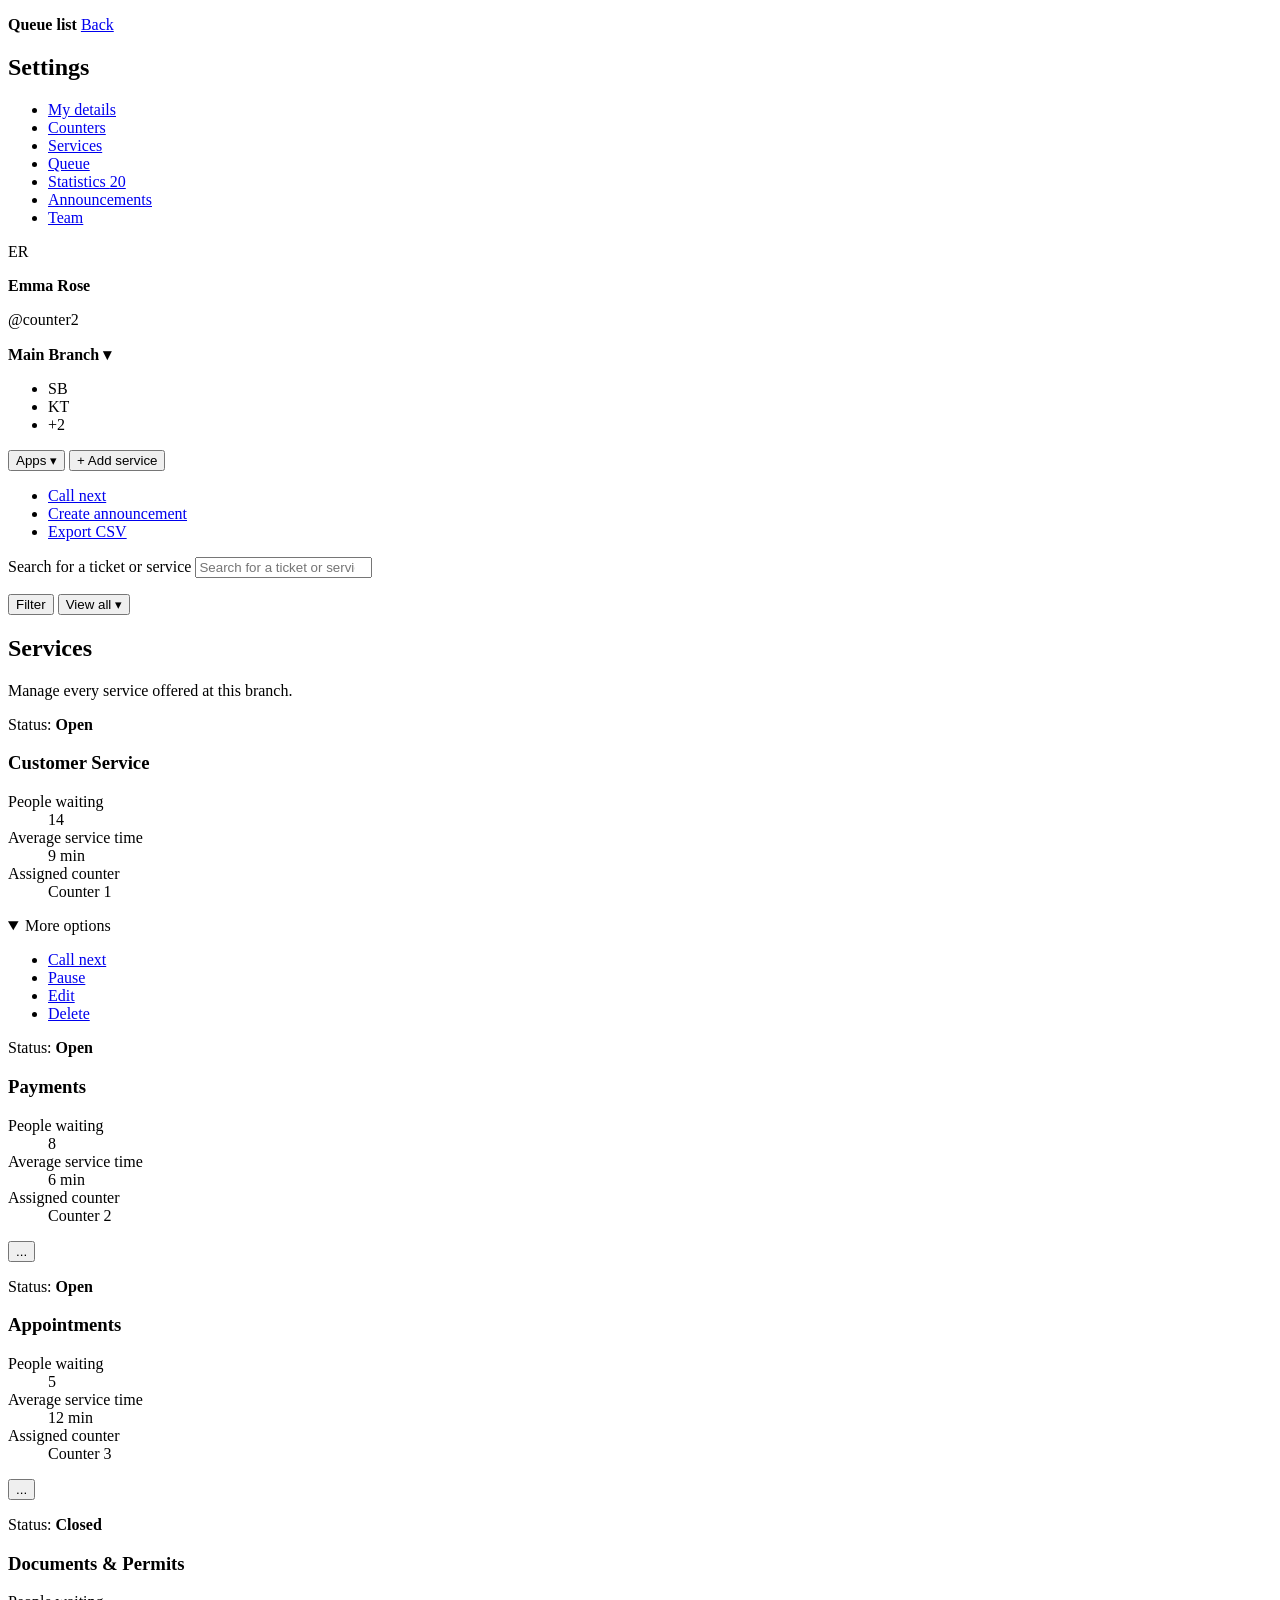
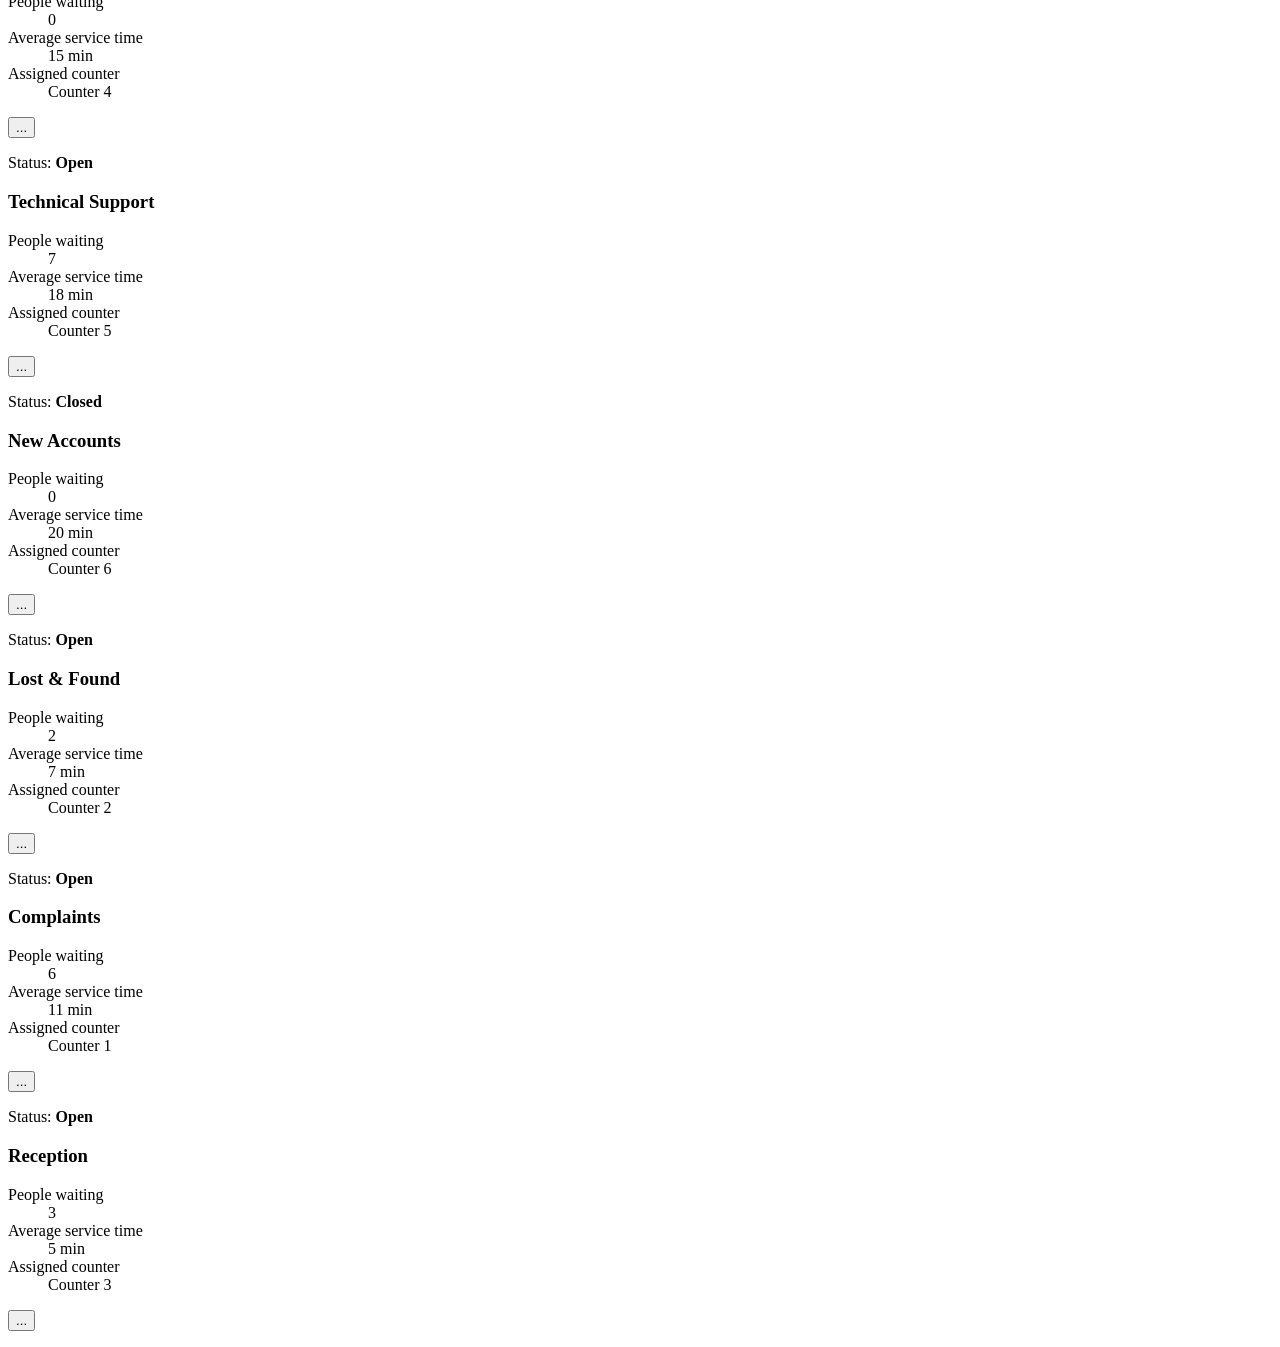
==== back-office.html @ fcce5b08 "Add Smart Queue project files" ====
<!DOCTYPE html>
<html lang="en">
<head>
  <meta charset="utf-8">
  <meta name="viewport" content="width=device-width, initial-scale=1">
  <title>Smart Queue &mdash; Back Office</title>
</head>
<body>

  <div>

    <aside aria-label="Sidebar">

      <p>
        <strong>Queue list</strong>
        <a href="#">Back</a>
      </p>

      <h2>Settings</h2>
      <nav aria-label="Settings menu">
        <ul>
          <li><a href="#">My details</a></li>
          <li><a href="#">Counters</a></li>
          <li><a href="#" aria-current="page">Services</a></li>
          <li><a href="#">Queue</a></li>
          <li><a href="#">Statistics <span>20</span></a></li>
          <li><a href="#">Announcements</a></li>
          <li><a href="#">Team</a></li>
        </ul>
      </nav>

      <section aria-label="Staff profile">
        <p>ER</p>
        <p><strong>Emma Rose</strong></p>
        <p>@counter2</p>
      </section>
    </aside>

    <div>

      <header>
        <p><strong>Main Branch ▾</strong></p>

        <div>
          <ul>
            <li>SB</li>
            <li>KT</li>
            <li>+2</li>
          </ul>

          <button type="button">Apps ▾</button>
          <button type="button">+ Add service</button>
        </div>
      </header>

      <nav aria-label="Quick actions">
        <ul>
          <li><a href="#">Call next</a></li>
          <li><a href="#">Create announcement</a></li>
          <li><a href="#">Export CSV</a></li>
        </ul>
      </nav>

      <section aria-label="Search and filter">
        <form action="#" method="get">
          <p>
            <label for="search">Search for a ticket or service</label>
            <input type="search" id="search" name="q" placeholder="Search for a ticket or service">
          </p>

          <p>
            <button type="submit">Filter</button>
            <button type="button">View all ▾</button>
          </p>
        </form>
      </section>

      <section aria-labelledby="services-title">
        <h2 id="services-title">Services</h2>
        <p>Manage every service offered at this branch.</p>

        <div>

          <article aria-labelledby="service-1">
            <p>Status: <strong>Open</strong></p>
            <h3 id="service-1">Customer Service</h3>

            <dl>
              <dt>People waiting</dt>
              <dd>14</dd>

              <dt>Average service time</dt>
              <dd>9 min</dd>

              <dt>Assigned counter</dt>
              <dd>Counter 1</dd>
            </dl>

            <details open>
              <summary>More options</summary>
              <ul>
                <li><a href="#">Call next</a></li>
                <li><a href="#">Pause</a></li>
                <li><a href="#">Edit</a></li>
                <li><a href="#">Delete</a></li>
              </ul>
            </details>
          </article>

          <article aria-labelledby="service-2">
            <p>Status: <strong>Open</strong></p>
            <h3 id="service-2">Payments</h3>

            <dl>
              <dt>People waiting</dt>
              <dd>8</dd>

              <dt>Average service time</dt>
              <dd>6 min</dd>

              <dt>Assigned counter</dt>
              <dd>Counter 2</dd>
            </dl>

            <p><button type="button" aria-label="More options for Payments">...</button></p>
          </article>

          <article aria-labelledby="service-3">
            <p>Status: <strong>Open</strong></p>
            <h3 id="service-3">Appointments</h3>

            <dl>
              <dt>People waiting</dt>
              <dd>5</dd>

              <dt>Average service time</dt>
              <dd>12 min</dd>

              <dt>Assigned counter</dt>
              <dd>Counter 3</dd>
            </dl>

            <p><button type="button" aria-label="More options for Appointments">...</button></p>
          </article>

          <article aria-labelledby="service-4">
            <p>Status: <strong>Closed</strong></p>
            <h3 id="service-4">Documents &amp; Permits</h3>

            <dl>
              <dt>People waiting</dt>
              <dd>0</dd>

              <dt>Average service time</dt>
              <dd>15 min</dd>

              <dt>Assigned counter</dt>
              <dd>Counter 4</dd>
            </dl>

            <p><button type="button" aria-label="More options for Documents and Permits">...</button></p>
          </article>

          <article aria-labelledby="service-5">
            <p>Status: <strong>Open</strong></p>
            <h3 id="service-5">Technical Support</h3>

            <dl>
              <dt>People waiting</dt>
              <dd>7</dd>

              <dt>Average service time</dt>
              <dd>18 min</dd>

              <dt>Assigned counter</dt>
              <dd>Counter 5</dd>
            </dl>

            <p><button type="button" aria-label="More options for Technical Support">...</button></p>
          </article>

          <article aria-labelledby="service-6">
            <p>Status: <strong>Closed</strong></p>
            <h3 id="service-6">New Accounts</h3>

            <dl>
              <dt>People waiting</dt>
              <dd>0</dd>

              <dt>Average service time</dt>
              <dd>20 min</dd>

              <dt>Assigned counter</dt>
              <dd>Counter 6</dd>
            </dl>

            <p><button type="button" aria-label="More options for New Accounts">...</button></p>
          </article>

          <article aria-labelledby="service-7">
            <p>Status: <strong>Open</strong></p>
            <h3 id="service-7">Lost &amp; Found</h3>

            <dl>
              <dt>People waiting</dt>
              <dd>2</dd>

              <dt>Average service time</dt>
              <dd>7 min</dd>

              <dt>Assigned counter</dt>
              <dd>Counter 2</dd>
            </dl>

            <p><button type="button" aria-label="More options for Lost and Found">...</button></p>
          </article>

          <article aria-labelledby="service-8">
            <p>Status: <strong>Open</strong></p>
            <h3 id="service-8">Complaints</h3>

            <dl>
              <dt>People waiting</dt>
              <dd>6</dd>

              <dt>Average service time</dt>
              <dd>11 min</dd>

              <dt>Assigned counter</dt>
              <dd>Counter 1</dd>
            </dl>

            <p><button type="button" aria-label="More options for Complaints">...</button></p>
          </article>

          <article aria-labelledby="service-9">
            <p>Status: <strong>Open</strong></p>
            <h3 id="service-9">Reception</h3>

            <dl>
              <dt>People waiting</dt>
              <dd>3</dd>

              <dt>Average service time</dt>
              <dd>5 min</dd>

              <dt>Assigned counter</dt>
              <dd>Counter 3</dd>
            </dl>

            <p><button type="button" aria-label="More options for Reception">...</button></p>
          </article>

        </div>
      </section>
    </div>
  </div>
</body>
</html>
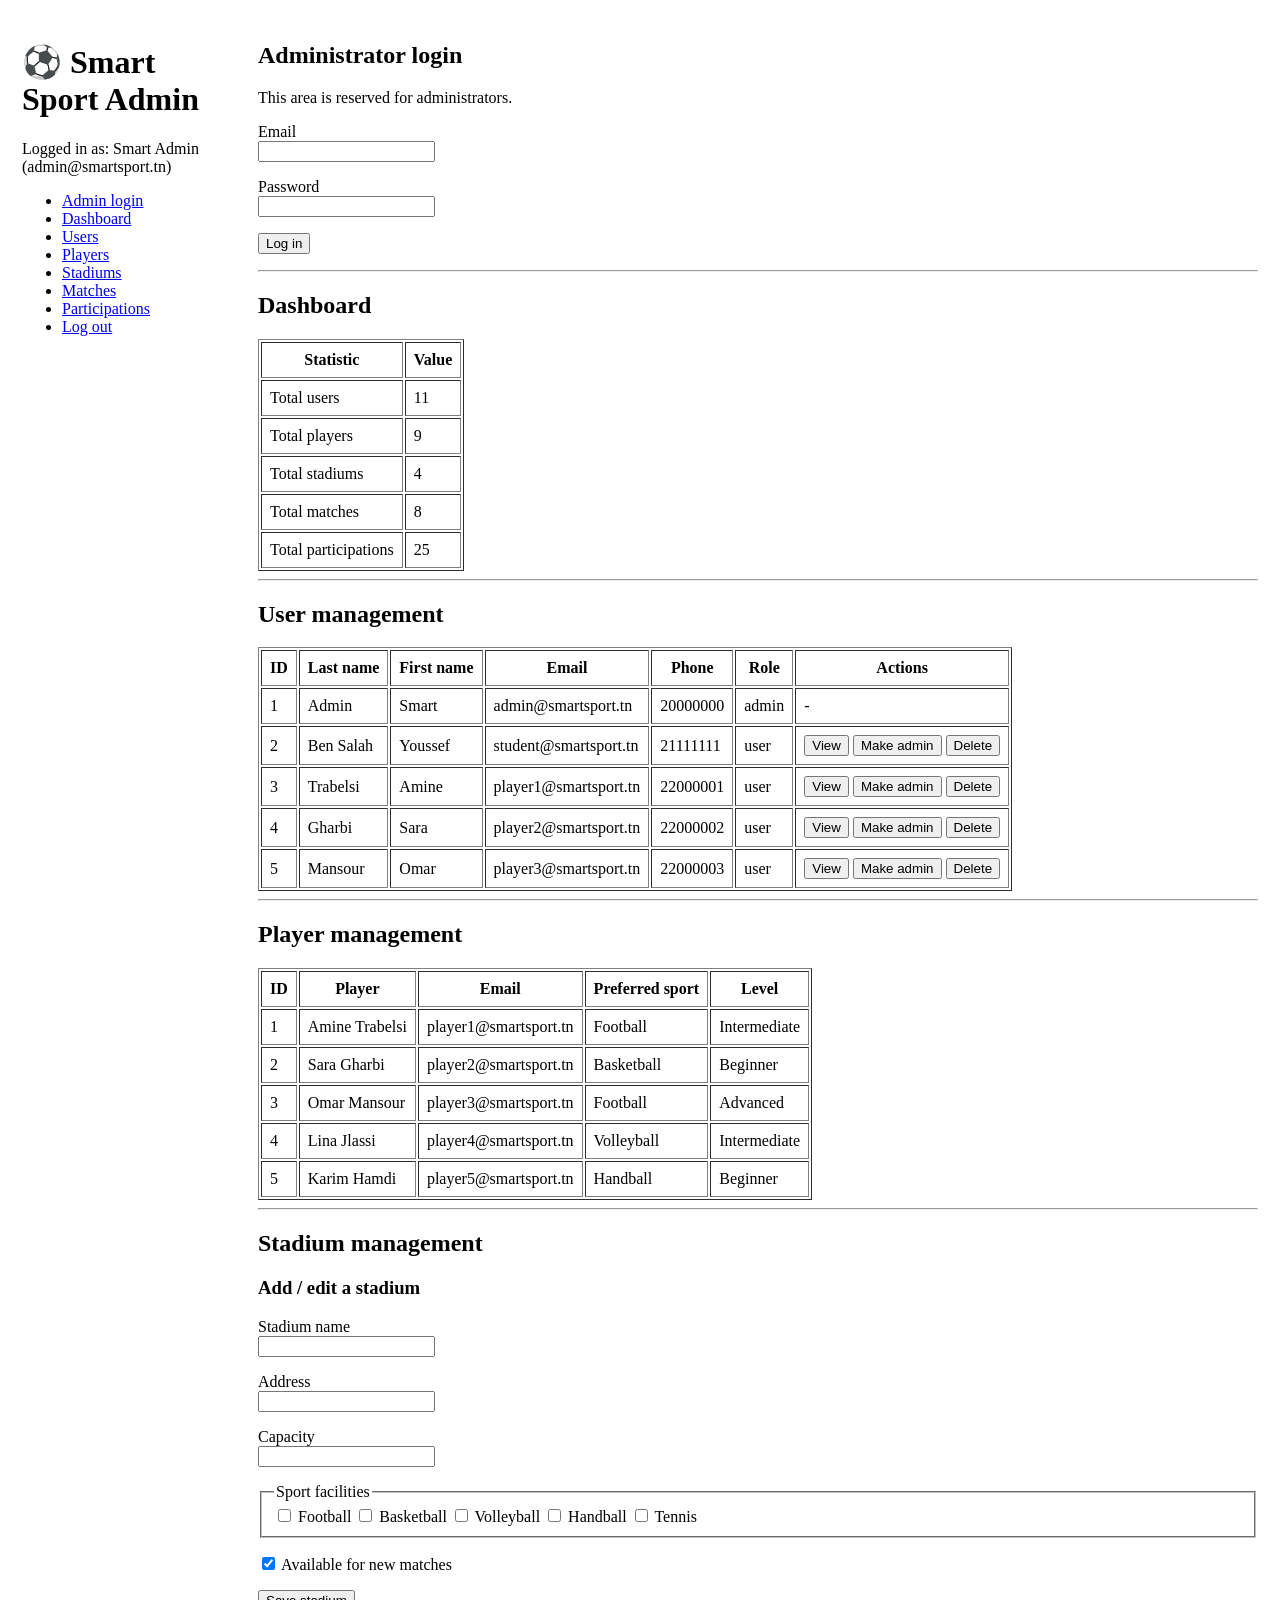
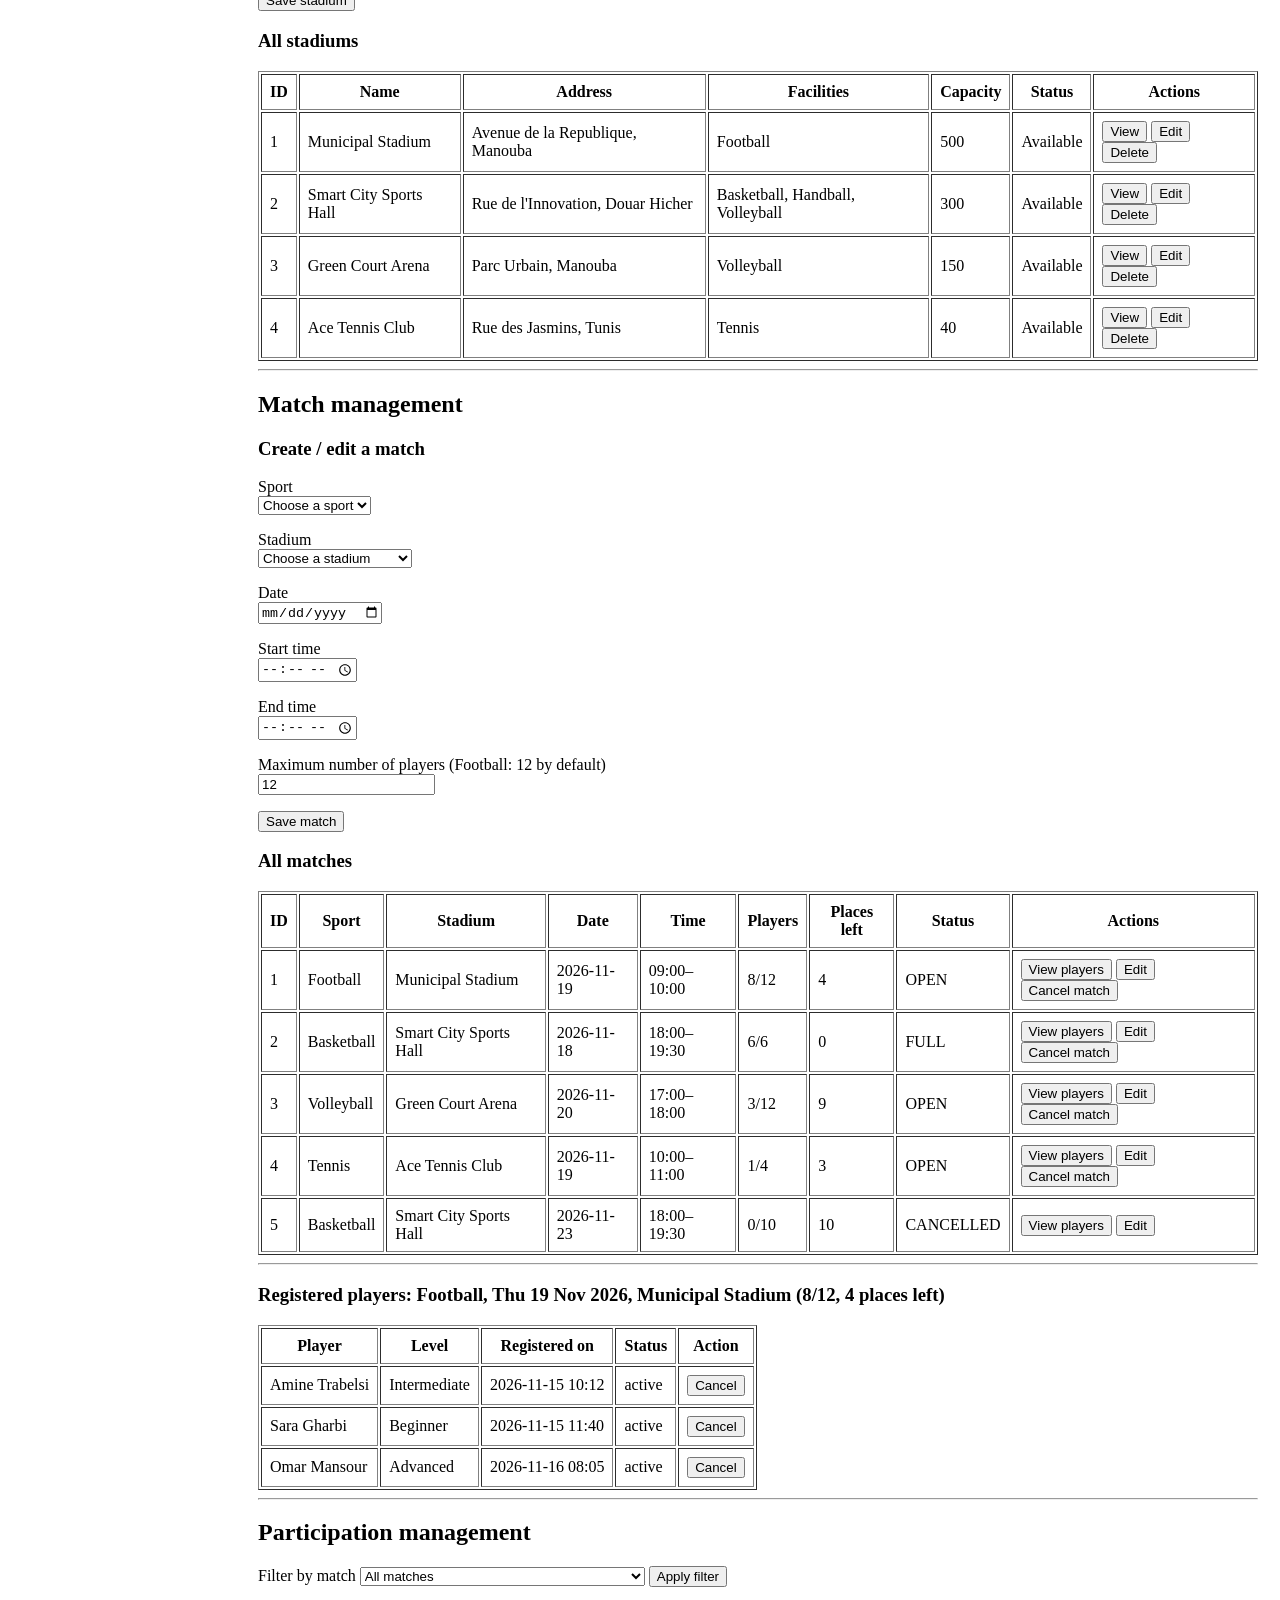
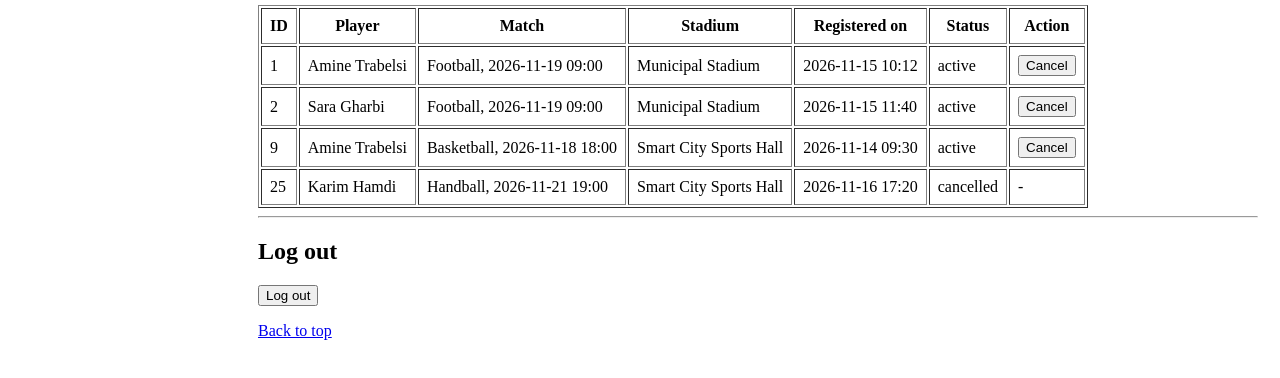
==== commit 038c667b: "Add files via upload" ====
--- a/back-office.html
+++ b/back-office.html
@@ -1,259 +1,217 @@
 <!DOCTYPE html>
 <html lang="en">
 <head>
-  <meta charset="utf-8">
-  <meta name="viewport" content="width=device-width, initial-scale=1">
-  <title>Smart Queue &mdash; Back Office</title>
+<meta charset="UTF-8">
+<meta name="viewport" content="width=device-width, initial-scale=1">
+<title>Smart Sport - Back-office (Administrator)</title>
 </head>
 <body>
 
-  <div>
-
-    <aside aria-label="Sidebar">
-
-      <p>
-        <strong>Queue list</strong>
-        <a href="#">Back</a>
-      </p>
-
-      <h2>Settings</h2>
-      <nav aria-label="Settings menu">
-        <ul>
-          <li><a href="#">My details</a></li>
-          <li><a href="#">Counters</a></li>
-          <li><a href="#" aria-current="page">Services</a></li>
-          <li><a href="#">Queue</a></li>
-          <li><a href="#">Statistics <span>20</span></a></li>
-          <li><a href="#">Announcements</a></li>
-          <li><a href="#">Team</a></li>
-        </ul>
-      </nav>
-
-      <section aria-label="Staff profile">
-        <p>ER</p>
-        <p><strong>Emma Rose</strong></p>
-        <p>@counter2</p>
-      </section>
-    </aside>
-
-    <div>
-
-      <header>
-        <p><strong>Main Branch ▾</strong></p>
-
-        <div>
-          <ul>
-            <li>SB</li>
-            <li>KT</li>
-            <li>+2</li>
-          </ul>
-
-          <button type="button">Apps ▾</button>
-          <button type="button">+ Add service</button>
-        </div>
-      </header>
-
-      <nav aria-label="Quick actions">
-        <ul>
-          <li><a href="#">Call next</a></li>
-          <li><a href="#">Create announcement</a></li>
-          <li><a href="#">Export CSV</a></li>
-        </ul>
-      </nav>
-
-      <section aria-label="Search and filter">
-        <form action="#" method="get">
-          <p>
-            <label for="search">Search for a ticket or service</label>
-            <input type="search" id="search" name="q" placeholder="Search for a ticket or service">
-          </p>
-
-          <p>
-            <button type="submit">Filter</button>
-            <button type="button">View all ▾</button>
-          </p>
-        </form>
-      </section>
-
-      <section aria-labelledby="services-title">
-        <h2 id="services-title">Services</h2>
-        <p>Manage every service offered at this branch.</p>
-
-        <div>
-
-          <article aria-labelledby="service-1">
-            <p>Status: <strong>Open</strong></p>
-            <h3 id="service-1">Customer Service</h3>
-
-            <dl>
-              <dt>People waiting</dt>
-              <dd>14</dd>
-
-              <dt>Average service time</dt>
-              <dd>9 min</dd>
-
-              <dt>Assigned counter</dt>
-              <dd>Counter 1</dd>
-            </dl>
-
-            <details open>
-              <summary>More options</summary>
-              <ul>
-                <li><a href="#">Call next</a></li>
-                <li><a href="#">Pause</a></li>
-                <li><a href="#">Edit</a></li>
-                <li><a href="#">Delete</a></li>
-              </ul>
-            </details>
-          </article>
-
-          <article aria-labelledby="service-2">
-            <p>Status: <strong>Open</strong></p>
-            <h3 id="service-2">Payments</h3>
-
-            <dl>
-              <dt>People waiting</dt>
-              <dd>8</dd>
-
-              <dt>Average service time</dt>
-              <dd>6 min</dd>
-
-              <dt>Assigned counter</dt>
-              <dd>Counter 2</dd>
-            </dl>
-
-            <p><button type="button" aria-label="More options for Payments">...</button></p>
-          </article>
-
-          <article aria-labelledby="service-3">
-            <p>Status: <strong>Open</strong></p>
-            <h3 id="service-3">Appointments</h3>
-
-            <dl>
-              <dt>People waiting</dt>
-              <dd>5</dd>
-
-              <dt>Average service time</dt>
-              <dd>12 min</dd>
-
-              <dt>Assigned counter</dt>
-              <dd>Counter 3</dd>
-            </dl>
-
-            <p><button type="button" aria-label="More options for Appointments">...</button></p>
-          </article>
-
-          <article aria-labelledby="service-4">
-            <p>Status: <strong>Closed</strong></p>
-            <h3 id="service-4">Documents &amp; Permits</h3>
-
-            <dl>
-              <dt>People waiting</dt>
-              <dd>0</dd>
-
-              <dt>Average service time</dt>
-              <dd>15 min</dd>
-
-              <dt>Assigned counter</dt>
-              <dd>Counter 4</dd>
-            </dl>
-
-            <p><button type="button" aria-label="More options for Documents and Permits">...</button></p>
-          </article>
-
-          <article aria-labelledby="service-5">
-            <p>Status: <strong>Open</strong></p>
-            <h3 id="service-5">Technical Support</h3>
-
-            <dl>
-              <dt>People waiting</dt>
-              <dd>7</dd>
-
-              <dt>Average service time</dt>
-              <dd>18 min</dd>
-
-              <dt>Assigned counter</dt>
-              <dd>Counter 5</dd>
-            </dl>
-
-            <p><button type="button" aria-label="More options for Technical Support">...</button></p>
-          </article>
-
-          <article aria-labelledby="service-6">
-            <p>Status: <strong>Closed</strong></p>
-            <h3 id="service-6">New Accounts</h3>
-
-            <dl>
-              <dt>People waiting</dt>
-              <dd>0</dd>
-
-              <dt>Average service time</dt>
-              <dd>20 min</dd>
-
-              <dt>Assigned counter</dt>
-              <dd>Counter 6</dd>
-            </dl>
-
-            <p><button type="button" aria-label="More options for New Accounts">...</button></p>
-          </article>
-
-          <article aria-labelledby="service-7">
-            <p>Status: <strong>Open</strong></p>
-            <h3 id="service-7">Lost &amp; Found</h3>
-
-            <dl>
-              <dt>People waiting</dt>
-              <dd>2</dd>
-
-              <dt>Average service time</dt>
-              <dd>7 min</dd>
-
-              <dt>Assigned counter</dt>
-              <dd>Counter 2</dd>
-            </dl>
-
-            <p><button type="button" aria-label="More options for Lost and Found">...</button></p>
-          </article>
-
-          <article aria-labelledby="service-8">
-            <p>Status: <strong>Open</strong></p>
-            <h3 id="service-8">Complaints</h3>
-
-            <dl>
-              <dt>People waiting</dt>
-              <dd>6</dd>
-
-              <dt>Average service time</dt>
-              <dd>11 min</dd>
-
-              <dt>Assigned counter</dt>
-              <dd>Counter 1</dd>
-            </dl>
-
-            <p><button type="button" aria-label="More options for Complaints">...</button></p>
-          </article>
-
-          <article aria-labelledby="service-9">
-            <p>Status: <strong>Open</strong></p>
-            <h3 id="service-9">Reception</h3>
-
-            <dl>
-              <dt>People waiting</dt>
-              <dd>3</dd>
-
-              <dt>Average service time</dt>
-              <dd>5 min</dd>
-
-              <dt>Assigned counter</dt>
-              <dd>Counter 3</dd>
-            </dl>
-
-            <p><button type="button" aria-label="More options for Reception">...</button></p>
-          </article>
-
-        </div>
-      </section>
-    </div>
-  </div>
+<!-- ================= HEADER + NAVIGATION ================= -->
+<table width="100%" cellpadding="12">
+<tr>
+
+<!-- ================= LEFT NAVIGATION ================= -->
+<td valign="top" width="210">
+  <header id="top">
+    <h1>⚽ Smart Sport Admin</h1>
+    <p>Logged in as: Smart Admin (admin@smartsport.tn)</p>
+    <nav>
+    <ul>
+      <li><a href="#admin-login">Admin login</a></li>
+      <li><a href="#dashboard">Dashboard</a></li>
+      <li><a href="#users">Users</a></li>
+      <li><a href="#players">Players</a></li>
+      <li><a href="#stadiums">Stadiums</a></li>
+      <li><a href="#matches">Matches</a></li>
+      <li><a href="#participations">Participations</a></li>
+      <li><a href="#logout">Log out</a></li>
+    </ul>
+    </nav>
+  </header>
+</td>
+
+<!-- ================= PAGE CONTENT ================= -->
+<td valign="top">
+
+<main>
+
+<!-- ================= ADMIN LOGIN (protected area) ================= -->
+<section id="admin-login">
+  <h2>Administrator login</h2>
+  <p>This area is reserved for administrators.</p>
+  <form action="#dashboard" method="post">
+    <p><label>Email<br><input type="email" name="email" required></label></p>
+    <p><label>Password<br><input type="password" name="password" required></label></p>
+    <p><button type="submit">Log in</button></p>
+  </form>
+  <hr>
+</section>
+
+<!-- ================= A. DASHBOARD ================= -->
+<section id="dashboard">
+  <h2>Dashboard</h2>
+  <table border="1" cellpadding="8">
+    <thead><tr><th>Statistic</th><th>Value</th></tr></thead>
+    <tbody>
+      <tr><td>Total users</td><td>11</td></tr>
+      <tr><td>Total players</td><td>9</td></tr>
+      <tr><td>Total stadiums</td><td>4</td></tr>
+      <tr><td>Total matches</td><td>8</td></tr>
+      <tr><td>Total participations</td><td>25</td></tr>
+    </tbody>
+  </table>
+  <hr>
+</section>
+
+<!-- ================= B. USER MANAGEMENT ================= -->
+<section id="users">
+  <h2>User management</h2>
+  <table border="1" cellpadding="8">
+    <thead><tr><th>ID</th><th>Last name</th><th>First name</th><th>Email</th><th>Phone</th><th>Role</th><th>Actions</th></tr></thead>
+    <tbody>
+      <tr><td>1</td><td>Admin</td><td>Smart</td><td>admin@smartsport.tn</td><td>20000000</td><td>admin</td><td>-</td></tr>
+      <tr><td>2</td><td>Ben Salah</td><td>Youssef</td><td>student@smartsport.tn</td><td>21111111</td><td>user</td><td><button type="button">View</button> <button type="button">Make admin</button> <button type="button">Delete</button></td></tr>
+      <tr><td>3</td><td>Trabelsi</td><td>Amine</td><td>player1@smartsport.tn</td><td>22000001</td><td>user</td><td><button type="button">View</button> <button type="button">Make admin</button> <button type="button">Delete</button></td></tr>
+      <tr><td>4</td><td>Gharbi</td><td>Sara</td><td>player2@smartsport.tn</td><td>22000002</td><td>user</td><td><button type="button">View</button> <button type="button">Make admin</button> <button type="button">Delete</button></td></tr>
+      <tr><td>5</td><td>Mansour</td><td>Omar</td><td>player3@smartsport.tn</td><td>22000003</td><td>user</td><td><button type="button">View</button> <button type="button">Make admin</button> <button type="button">Delete</button></td></tr>
+    </tbody>
+  </table>
+  <hr>
+</section>
+
+<!-- ================= C. PLAYER MANAGEMENT ================= -->
+<section id="players">
+  <h2>Player management</h2>
+  <table border="1" cellpadding="8">
+    <thead><tr><th>ID</th><th>Player</th><th>Email</th><th>Preferred sport</th><th>Level</th></tr></thead>
+    <tbody>
+      <tr><td>1</td><td>Amine Trabelsi</td><td>player1@smartsport.tn</td><td>Football</td><td>Intermediate</td></tr>
+      <tr><td>2</td><td>Sara Gharbi</td><td>player2@smartsport.tn</td><td>Basketball</td><td>Beginner</td></tr>
+      <tr><td>3</td><td>Omar Mansour</td><td>player3@smartsport.tn</td><td>Football</td><td>Advanced</td></tr>
+      <tr><td>4</td><td>Lina Jlassi</td><td>player4@smartsport.tn</td><td>Volleyball</td><td>Intermediate</td></tr>
+      <tr><td>5</td><td>Karim Hamdi</td><td>player5@smartsport.tn</td><td>Handball</td><td>Beginner</td></tr>
+    </tbody>
+  </table>
+  <hr>
+</section>
+
+<!-- ================= D. STADIUM MANAGEMENT ================= -->
+<section id="stadiums">
+  <h2>Stadium management</h2>
+
+  <h3>Add / edit a stadium</h3>
+  <form action="#stadiums" method="post">
+    <p><label>Stadium name<br><input type="text" name="nom_stadium" required maxlength="100"></label></p>
+    <p><label>Address<br><input type="text" name="adresse" required maxlength="200"></label></p>
+    <p><label>Capacity<br><input type="number" name="capacite" min="2" required></label></p>
+    <fieldset>
+      <legend>Sport facilities</legend>
+      <label><input type="checkbox" name="sports" value="Football"> Football</label>
+      <label><input type="checkbox" name="sports" value="Basketball"> Basketball</label>
+      <label><input type="checkbox" name="sports" value="Volleyball"> Volleyball</label>
+      <label><input type="checkbox" name="sports" value="Handball"> Handball</label>
+      <label><input type="checkbox" name="sports" value="Tennis"> Tennis</label>
+    </fieldset>
+    <p><label><input type="checkbox" name="disponible" checked> Available for new matches</label></p>
+    <p><button type="submit">Save stadium</button></p>
+  </form>
+
+  <h3>All stadiums</h3>
+  <table border="1" cellpadding="8">
+    <thead><tr><th>ID</th><th>Name</th><th>Address</th><th>Facilities</th><th>Capacity</th><th>Status</th><th>Actions</th></tr></thead>
+    <tbody>
+      <tr><td>1</td><td>Municipal Stadium</td><td>Avenue de la Republique, Manouba</td><td>Football</td><td>500</td><td>Available</td><td><button type="button">View</button> <button type="button">Edit</button> <button type="button">Delete</button></td></tr>
+      <tr><td>2</td><td>Smart City Sports Hall</td><td>Rue de l'Innovation, Douar Hicher</td><td>Basketball, Handball, Volleyball</td><td>300</td><td>Available</td><td><button type="button">View</button> <button type="button">Edit</button> <button type="button">Delete</button></td></tr>
+      <tr><td>3</td><td>Green Court Arena</td><td>Parc Urbain, Manouba</td><td>Volleyball</td><td>150</td><td>Available</td><td><button type="button">View</button> <button type="button">Edit</button> <button type="button">Delete</button></td></tr>
+      <tr><td>4</td><td>Ace Tennis Club</td><td>Rue des Jasmins, Tunis</td><td>Tennis</td><td>40</td><td>Available</td><td><button type="button">View</button> <button type="button">Edit</button> <button type="button">Delete</button></td></tr>
+    </tbody>
+  </table>
+  <hr>
+</section>
+
+<!-- ================= E. MATCH MANAGEMENT ================= -->
+<section id="matches">
+  <h2>Match management</h2>
+
+  <h3>Create / edit a match</h3>
+  <form action="#matches" method="post">
+    <p><label>Sport<br>
+      <select name="sport" required><option value="">Choose a sport</option><option>Football</option><option>Basketball</option><option>Volleyball</option><option>Handball</option><option>Tennis</option></select></label></p>
+    <p><label>Stadium<br>
+      <select name="id_stadium" required><option value="">Choose a stadium</option><option>Municipal Stadium</option><option>Smart City Sports Hall</option><option>Green Court Arena</option><option>Ace Tennis Club</option></select></label></p>
+    <p><label>Date<br><input type="date" name="date_match" required></label></p>
+    <p><label>Start time<br><input type="time" name="heure_debut" required></label></p>
+    <p><label>End time<br><input type="time" name="heure_fin" required></label></p>
+    <p><label>Maximum number of players (Football: 12 by default)<br><input type="number" name="nombre_joueurs" min="2" value="12" required></label></p>
+    <p><button type="submit">Save match</button></p>
+  </form>
+
+  <h3>All matches</h3>
+  <table border="1" cellpadding="8">
+    <thead><tr><th>ID</th><th>Sport</th><th>Stadium</th><th>Date</th><th>Time</th><th>Players</th><th>Places left</th><th>Status</th><th>Actions</th></tr></thead>
+    <tbody>
+      <tr><td>1</td><td>Football</td><td>Municipal Stadium</td><td>2026-11-19</td><td>09:00–10:00</td><td>8/12</td><td>4</td><td>OPEN</td><td><a href="#match-players"><button type="button">View players</button></a> <button type="button">Edit</button> <button type="button">Cancel match</button></td></tr>
+      <tr><td>2</td><td>Basketball</td><td>Smart City Sports Hall</td><td>2026-11-18</td><td>18:00–19:30</td><td>6/6</td><td>0</td><td>FULL</td><td><button type="button">View players</button> <button type="button">Edit</button> <button type="button">Cancel match</button></td></tr>
+      <tr><td>3</td><td>Volleyball</td><td>Green Court Arena</td><td>2026-11-20</td><td>17:00–18:00</td><td>3/12</td><td>9</td><td>OPEN</td><td><button type="button">View players</button> <button type="button">Edit</button> <button type="button">Cancel match</button></td></tr>
+      <tr><td>4</td><td>Tennis</td><td>Ace Tennis Club</td><td>2026-11-19</td><td>10:00–11:00</td><td>1/4</td><td>3</td><td>OPEN</td><td><button type="button">View players</button> <button type="button">Edit</button> <button type="button">Cancel match</button></td></tr>
+      <tr><td>5</td><td>Basketball</td><td>Smart City Sports Hall</td><td>2026-11-23</td><td>18:00–19:30</td><td>0/10</td><td>10</td><td>CANCELLED</td><td><button type="button">View players</button> <button type="button">Edit</button></td></tr>
+    </tbody>
+  </table>
+  <hr>
+</section>
+
+<section id="match-players">
+  <h3>Registered players: Football, Thu 19 Nov 2026, Municipal Stadium (8/12, 4 places left)</h3>
+  <table border="1" cellpadding="8">
+    <thead><tr><th>Player</th><th>Level</th><th>Registered on</th><th>Status</th><th>Action</th></tr></thead>
+    <tbody>
+      <tr><td>Amine Trabelsi</td><td>Intermediate</td><td>2026-11-15 10:12</td><td>active</td><td><button type="button">Cancel</button></td></tr>
+      <tr><td>Sara Gharbi</td><td>Beginner</td><td>2026-11-15 11:40</td><td>active</td><td><button type="button">Cancel</button></td></tr>
+      <tr><td>Omar Mansour</td><td>Advanced</td><td>2026-11-16 08:05</td><td>active</td><td><button type="button">Cancel</button></td></tr>
+    </tbody>
+  </table>
+  <hr>
+</section>
+
+<!-- ================= F. PARTICIPATION MANAGEMENT ================= -->
+<section id="participations">
+  <h2>Participation management</h2>
+  <form action="#participations" method="get">
+    <label>Filter by match
+      <select name="match">
+        <option value="">All matches</option>
+        <option>Football, 19 Nov, 09:00 (8/12, 4 places left)</option>
+        <option>Basketball, 18 Nov, 18:00 (6/6, 0 places left)</option>
+        <option>Volleyball, 20 Nov, 17:00 (3/12, 9 places left)</option>
+      </select>
+    </label>
+    <button type="submit">Apply filter</button>
+  </form>
+  <br>
+  <table border="1" cellpadding="8">
+    <thead><tr><th>ID</th><th>Player</th><th>Match</th><th>Stadium</th><th>Registered on</th><th>Status</th><th>Action</th></tr></thead>
+    <tbody>
+      <tr><td>1</td><td>Amine Trabelsi</td><td>Football, 2026-11-19 09:00</td><td>Municipal Stadium</td><td>2026-11-15 10:12</td><td>active</td><td><button type="button">Cancel</button></td></tr>
+      <tr><td>2</td><td>Sara Gharbi</td><td>Football, 2026-11-19 09:00</td><td>Municipal Stadium</td><td>2026-11-15 11:40</td><td>active</td><td><button type="button">Cancel</button></td></tr>
+      <tr><td>9</td><td>Amine Trabelsi</td><td>Basketball, 2026-11-18 18:00</td><td>Smart City Sports Hall</td><td>2026-11-14 09:30</td><td>active</td><td><button type="button">Cancel</button></td></tr>
+      <tr><td>25</td><td>Karim Hamdi</td><td>Handball, 2026-11-21 19:00</td><td>Smart City Sports Hall</td><td>2026-11-16 17:20</td><td>cancelled</td><td>-</td></tr>
+    </tbody>
+  </table>
+  <hr>
+</section>
+
+<section id="logout">
+  <h2>Log out</h2>
+  <p><a href="#admin-login"><button type="button">Log out</button></a></p>
+  <p><a href="#top">Back to top</a></p>
+</section>
+
+</main>
+
+</td>
+</tr>
+</table>
+
 </body>
 </html>
